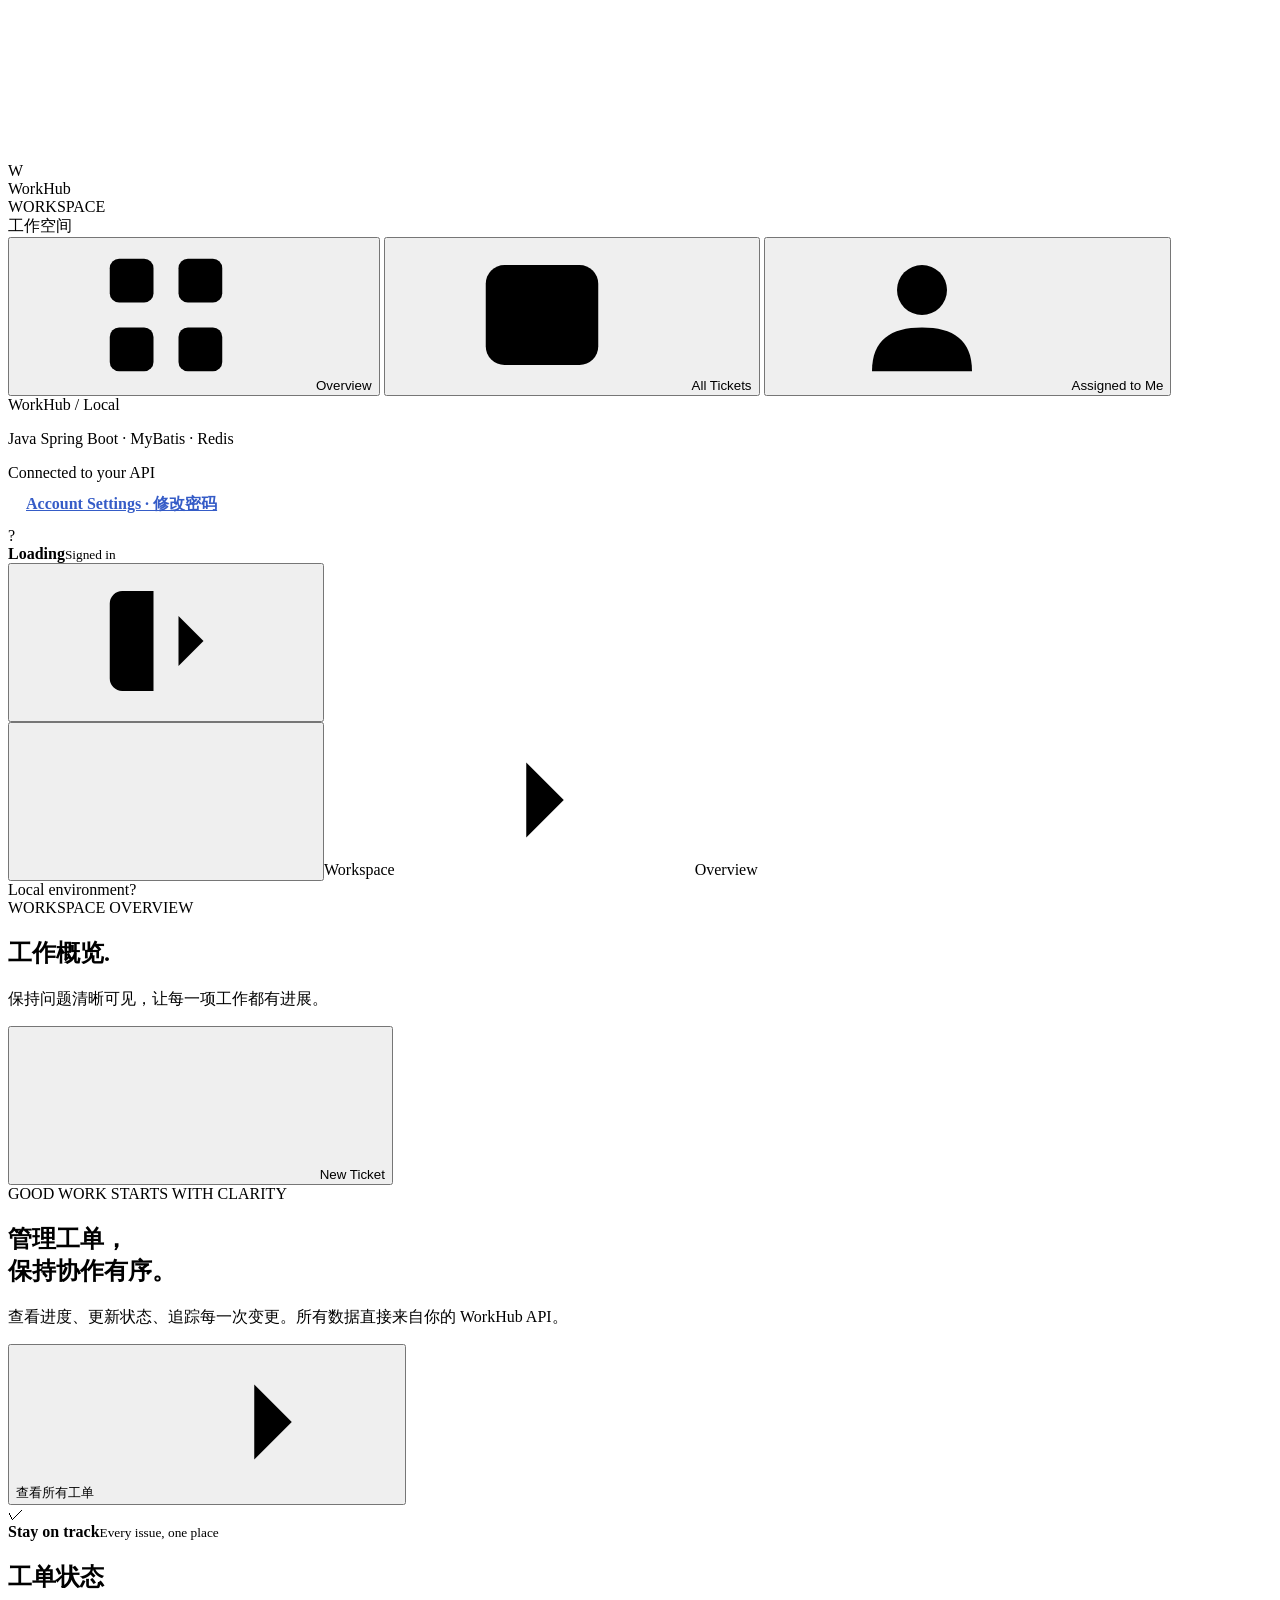
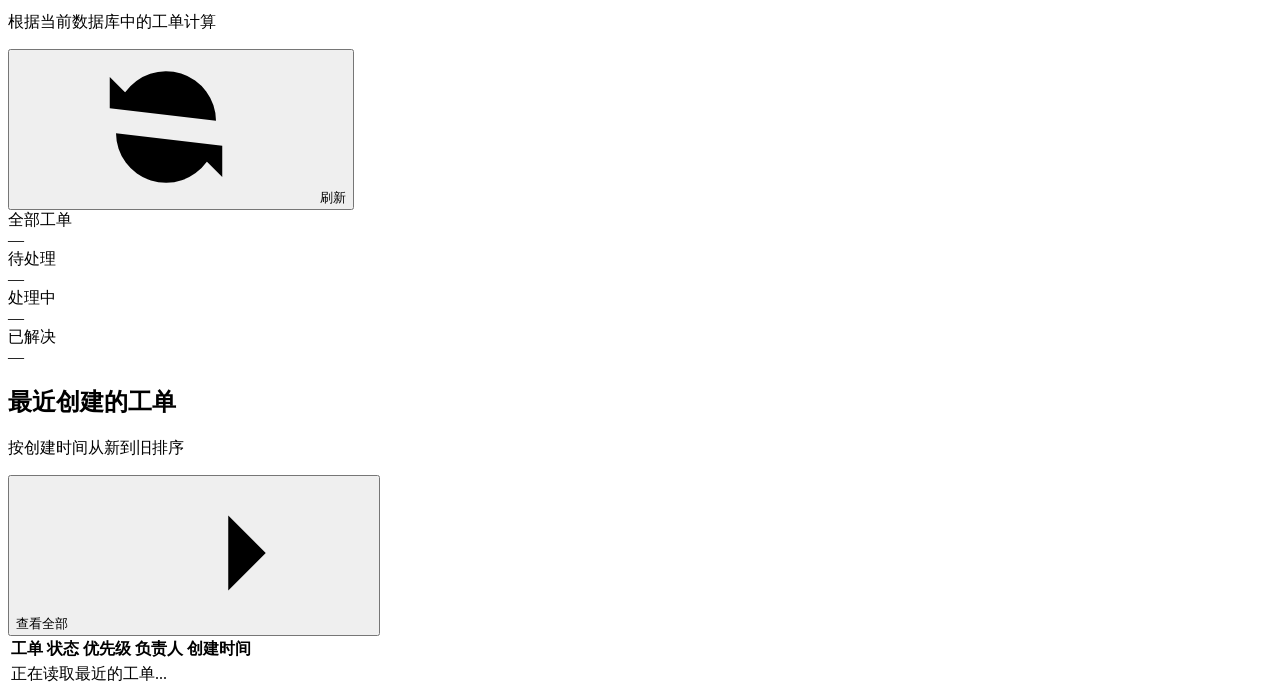
==== src/main/resources/static/index.html @ 47a3343f "complete front end" ====
<!DOCTYPE html>
<html lang="zh-CN">
<head>
  <meta charset="UTF-8">
  <meta name="viewport" content="width=device-width, initial-scale=1.0">
  <meta name="theme-color" content="#f7f8fc">
  <meta name="description" content="WorkHub Ticket Management">
  <title>WorkHub · Ticket Management</title>
  <link rel="icon" href="/favicon.svg" type="image/svg+xml">
  <link rel="stylesheet" href="/assets/styles.css">
  <script src="/assets/app.js" defer></script>
</head>
<body class="app-body">
<svg aria-hidden="true" class="icon-sprite" xmlns="http://www.w3.org/2000/svg">
  <symbol id="i-grid" viewBox="0 0 24 24"><rect x="3" y="3" width="7" height="7" rx="1.5"/><rect x="14" y="3" width="7" height="7" rx="1.5"/><rect x="3" y="14" width="7" height="7" rx="1.5"/><rect x="14" y="14" width="7" height="7" rx="1.5"/></symbol>
  <symbol id="i-list" viewBox="0 0 24 24"><rect x="3" y="4" width="18" height="16" rx="3"/><path d="M8 9h9M8 14h9M8 17h6"/></symbol>
  <symbol id="i-user" viewBox="0 0 24 24"><circle cx="12" cy="8" r="4"/><path d="M4 21c0-5 3-7 8-7s8 2 8 7"/></symbol>
  <symbol id="i-plus" viewBox="0 0 24 24"><path d="M12 5v14M5 12h14"/></symbol>
  <symbol id="i-chevron" viewBox="0 0 24 24"><path d="m9 6 6 6-6 6"/></symbol>
  <symbol id="i-close" viewBox="0 0 24 24"><path d="M5 5l14 14M19 5 5 19"/></symbol>
  <symbol id="i-out" viewBox="0 0 24 24"><path d="M10 4H5a2 2 0 0 0-2 2v12a2 2 0 0 0 2 2h5M14 8l4 4-4 4M8 12h10"/></symbol>
  <symbol id="i-refresh" viewBox="0 0 24 24"><path d="M20 11a8 8 0 0 0-14.5-4.6L3 9m0-5v5h5M4 13a8 8 0 0 0 14.5 4.6L21 15m0 5v-5h-5"/></symbol>
  <symbol id="i-calendar" viewBox="0 0 24 24"><rect x="3" y="5" width="18" height="16" rx="2"/><path d="M7 3v4M17 3v4M3 10h18"/></symbol>
  <symbol id="i-flag" viewBox="0 0 24 24"><path d="M5 22V4m0 1c5-4 8 3 14-1v11c-6 4-9-3-14 1"/></symbol>
  <symbol id="i-check" viewBox="0 0 24 24"><path d="m5 12 4 4L19 6"/></symbol>
  <symbol id="i-tray" viewBox="0 0 24 24"><path d="M4 4h16l2 10v6H2v-6L4 4zM2 14h6l2 3h4l2-3h6"/></symbol>
  <symbol id="i-filter" viewBox="0 0 24 24"><path d="M4 6h16M7 12h10M10 18h4"/></symbol>
  <symbol id="i-arrow" viewBox="0 0 24 24"><path d="M5 12h14m-6-6 6 6-6 6"/></symbol>
  <symbol id="i-edit" viewBox="0 0 24 24"><path d="M12 5H5a2 2 0 0 0-2 2v12a2 2 0 0 0 2 2h12a2 2 0 0 0 2-2v-7"/><path d="m15 4 5 5-9 9H6v-5z"/></symbol>
  <symbol id="i-trash" viewBox="0 0 24 24"><path d="M4 7h16M9 7V4h6v3M6 7l1 14h10l1-14M10 11v7M14 11v7"/></symbol>
  <symbol id="i-message" viewBox="0 0 24 24"><path d="M21 11a8 8 0 0 1-8 8H5l-3 3V11a9 9 0 1 1 19 0z"/></symbol>
  <symbol id="i-activity" viewBox="0 0 24 24"><path d="M3 12h4l3-7 4 14 3-7h4"/></symbol>
  <symbol id="i-menu" viewBox="0 0 24 24"><path d="M4 7h16M4 12h16M4 17h16"/></symbol>
  <symbol id="i-lock" viewBox="0 0 24 24"><rect x="5" y="10" width="14" height="11" rx="2"/><path d="M8 10V7a4 4 0 0 1 8 0v3"/></symbol>
</svg>
<div class="layout">
  <aside class="sidebar" id="sidebar">
    <div class="brand"><span class="brand-mark">W</span><div><div class="brand-name">WorkHub</div><div class="brand-meta">WORKSPACE</div></div></div>
    <div class="nav-label">工作空间</div>
    <nav class="side-nav" aria-label="主导航">
      <button class="nav-link is-active" data-view="overview" type="button"><svg class="icon"><use href="#i-grid"/></svg><span>Overview</span></button>
      <button class="nav-link" data-view="tickets" type="button"><svg class="icon"><use href="#i-list"/></svg><span>All Tickets</span></button>
      <button class="nav-link" data-view="mine" type="button"><svg class="icon"><use href="#i-user"/></svg><span>Assigned to Me</span></button>
    </nav>
    <div class="sidebar-spacer"></div>
    <div class="sidebar-note"><div class="note-title">WorkHub / Local</div><p>Java Spring Boot · MyBatis · Redis</p><div class="note-foot"><span class="online-dot"></span> Connected to your API</div></div>
    <a href="/account.html" style="display:block; padding:12px 18px; color:#355cc7; font-weight:600;">Account Settings · 修改密码</a>
    <div class="side-account"><span class="avatar" id="sideAvatar">?</span><div class="account-info"><strong id="sideUsername">Loading</strong><small>Signed in</small></div><button class="icon-btn sidebar-logout" id="logoutButton" aria-label="退出登录" title="退出登录"><svg class="icon"><use href="#i-out"/></svg></button></div>
  </aside>
  <div class="sidebar-backdrop" id="sidebarBackdrop" hidden></div>
  <main class="main" id="main">
    <header class="topbar">
      <div class="top-left"><button id="menuButton" class="icon-btn mobile-menu" aria-label="打开导航"><svg class="icon"><use href="#i-menu"/></svg></button><span class="breadcrumb">Workspace</span><svg class="icon breadcrumb-arrow"><use href="#i-chevron"/></svg><span id="breadcrumbCurrent">Overview</span></div>
      <div class="top-actions"><span class="top-hint"><span class="online-dot"></span> Local environment</span><span class="avatar avatar-top" id="topAvatar">?</span></div>
    </header>
    <div class="content">
      <section id="overviewView" class="page-view">
        <div class="welcome-head"><div><div class="eyebrow">WORKSPACE OVERVIEW</div><h1>工作概览<span class="welcome-dot">.</span></h1><p>保持问题清晰可见，让每一项工作都有进展。</p></div><button class="btn btn-primary" id="newTicketTop"><svg class="icon"><use href="#i-plus"/></svg> New Ticket</button></div>
        <div class="hero-card"><div><div class="hero-eyebrow">GOOD WORK STARTS WITH CLARITY</div><h2>管理工单，<br>保持协作有序。</h2><p>查看进度、更新状态、追踪每一次变更。所有数据直接来自你的 WorkHub API。</p><button id="heroBrowse" type="button" class="hero-action">查看所有工单 <svg class="icon"><use href="#i-arrow"/></svg></button></div><div class="hero-art" aria-hidden="true"><div class="shape shape-one"></div><div class="shape shape-two"></div><div class="shape shape-three"></div><div class="hero-float"><span class="mini-check">✓</span><div><strong>Stay on track</strong><small>Every issue, one place</small></div></div></div></div>
        <div class="section-row"><div><h2>工单状态</h2><p>根据当前数据库中的工单计算</p></div><button class="text-action" id="refreshOverview" type="button"><svg class="icon"><use href="#i-refresh"/></svg> 刷新</button></div>
        <div class="stats-grid" id="statsGrid"><div class="stat-card"><div class="stat-label">全部工单</div><div class="stat-number skeleton-text">—</div></div><div class="stat-card"><div class="stat-label">待处理</div><div class="stat-number skeleton-text">—</div></div><div class="stat-card"><div class="stat-label">处理中</div><div class="stat-number skeleton-text">—</div></div><div class="stat-card"><div class="stat-label">已解决</div><div class="stat-number skeleton-text">—</div></div></div>
        <div class="section-row recent-head"><div><h2>最近创建的工单</h2><p>按创建时间从新到旧排序</p></div><button class="text-action" id="seeAll" type="button">查看全部 <svg class="icon"><use href="#i-arrow"/></svg></button></div>
        <div class="panel"><div class="table-scroll"><table class="ticket-table"><thead><tr><th>工单</th><th>状态</th><th>优先级</th><th>负责人</th><th>创建时间</th><th class="end-cell"></th></tr></thead><tbody id="recentTicketRows"><tr><td colspan="6" class="table-loading">正在读取最近的工单...</td></tr></tbody></table></div></div>
      </section>
      <section id="ticketsView" class="page-view" hidden>
        <div class="page-heading"><div><div class="eyebrow" id="ticketsEyebrow">TICKET MANAGEMENT</div><h1 id="ticketsHeading">All Tickets<span class="welcome-dot">.</span></h1><p id="ticketsDescription">筛选、排序并管理 WorkHub 中的所有工单。</p></div><button class="btn btn-primary" id="newTicketList"><svg class="icon"><use href="#i-plus"/></svg> New Ticket</button></div>
        <div class="panel tickets-panel">
          <div class="filters-title"><div><h2>工单列表 <span class="count-chip" id="filterTotal">—</span></h2><p>使用筛选条件快速定位问题</p></div><button id="resetFilters" class="btn btn-quiet" type="button"><svg class="icon"><use href="#i-refresh"/></svg> 重置</button></div>
          <form id="filterForm" class="filter-grid">
            <label class="field">Status<select id="filterStatus"><option value="">All statuses</option><option value="OPEN">Open</option><option value="IN_PROGRESS">In Progress</option><option value="RESOLVED">Resolved</option><option value="CLOSED">Closed</option></select></label>
            <label class="field">Priority<select id="filterPriority"><option value="">All priorities</option><option value="LOW">Low</option><option value="MEDIUM">Medium</option><option value="HIGH">High</option><option value="URGENT">Urgent</option></select></label>
            <label class="field" id="filterAssigneeWrap">Assignee ID<input type="number" id="filterAssignee" min="1" step="1" placeholder="All assignees"></label>
            <label class="field">Sort by<select id="filterSort"><option value="createdAt:desc">Newest first</option><option value="createdAt:asc">Oldest first</option><option value="id:desc">ID: high to low</option><option value="id:asc">ID: low to high</option></select></label>
            <label class="field field-size">Page size<select id="filterSize"><option value="10">10 / page</option><option value="20">20 / page</option><option value="50">50 / page</option></select></label>
            <button class="btn btn-secondary filter-apply" type="submit"><svg class="icon"><use href="#i-filter"/></svg> 应用筛选</button>
          </form>
          <div class="table-scroll"><table class="ticket-table"><thead><tr><th>工单</th><th>状态</th><th>优先级</th><th>负责人</th><th>创建时间</th><th class="end-cell"></th></tr></thead><tbody id="ticketRows"><tr><td colspan="6" class="table-loading">正在读取工单...</td></tr></tbody></table></div>
          <div class="pagination"><span id="paginationSummary">—</span><div class="pagination-controls"><button class="btn btn-outline btn-sm" id="prevPage" type="button">上一页</button><span class="page-marker" id="pageMarker">1 / 1</span><button class="btn btn-outline btn-sm" id="nextPage" type="button">下一页</button></div></div>
        </div>
      </section>
    </div>
  </main>
</div>
<div class="drawer-layer" id="drawerLayer" hidden><div class="drawer-scrim" id="drawerScrim"></div><section class="drawer" role="dialog" aria-modal="true" aria-labelledby="drawerTitle"><div class="drawer-head"><div><div class="eyebrow">TICKET DETAILS</div><h2 id="drawerTitle">Ticket</h2></div><button class="icon-btn" id="closeDrawer" aria-label="关闭详情"><svg class="icon"><use href="#i-close"/></svg></button></div><div class="drawer-scroll" id="drawerContent"><div class="drawer-loading">正在加载...</div></div></section></div>
<div class="modal-layer" id="createLayer" hidden><div class="modal-scrim" id="createScrim"></div><section class="modal" role="dialog" aria-modal="true" aria-labelledby="createTitle"><div class="modal-head"><div><div class="eyebrow">NEW ISSUE</div><h2 id="createTitle">创建工单</h2><p>工单将由当前登录用户创建。</p></div><button id="closeCreate" class="icon-btn" aria-label="关闭创建窗口"><svg class="icon"><use href="#i-close"/></svg></button></div><form id="createForm" class="modal-body"><label class="field">Title <span class="required">*</span><input name="title" required maxlength="150" placeholder="例如：Database connection failed"></label><label class="field">Description <span class="required">*</span><textarea name="description" required rows="4" placeholder="描述问题、复现步骤或预期结果"></textarea></label><div class="form-row"><label class="field">Category <span class="required">*</span><select name="category" required><option value="" selected disabled>请选择分类</option><option value="BACKEND">Backend（后端）</option><option value="DATABASE">Database（数据库）</option><option value="FRONTEND">Frontend（前端）</option><option value="OTHER">Other（其他）</option></select></label><label class="field">Assignee ID <span class="muted">(optional)</span><input name="assignedTo" type="number" min="1" step="1" placeholder="留空表示未分配"></label></div><div class="modal-footer"><button id="cancelCreate" class="btn btn-quiet" type="button">取消</button><button id="submitCreate" class="btn btn-primary" type="submit"><svg class="icon"><use href="#i-plus"/></svg> 创建工单</button></div></form></section></div>
<div id="toastStack" class="toast-stack" aria-live="polite"></div>
</body>
</html>
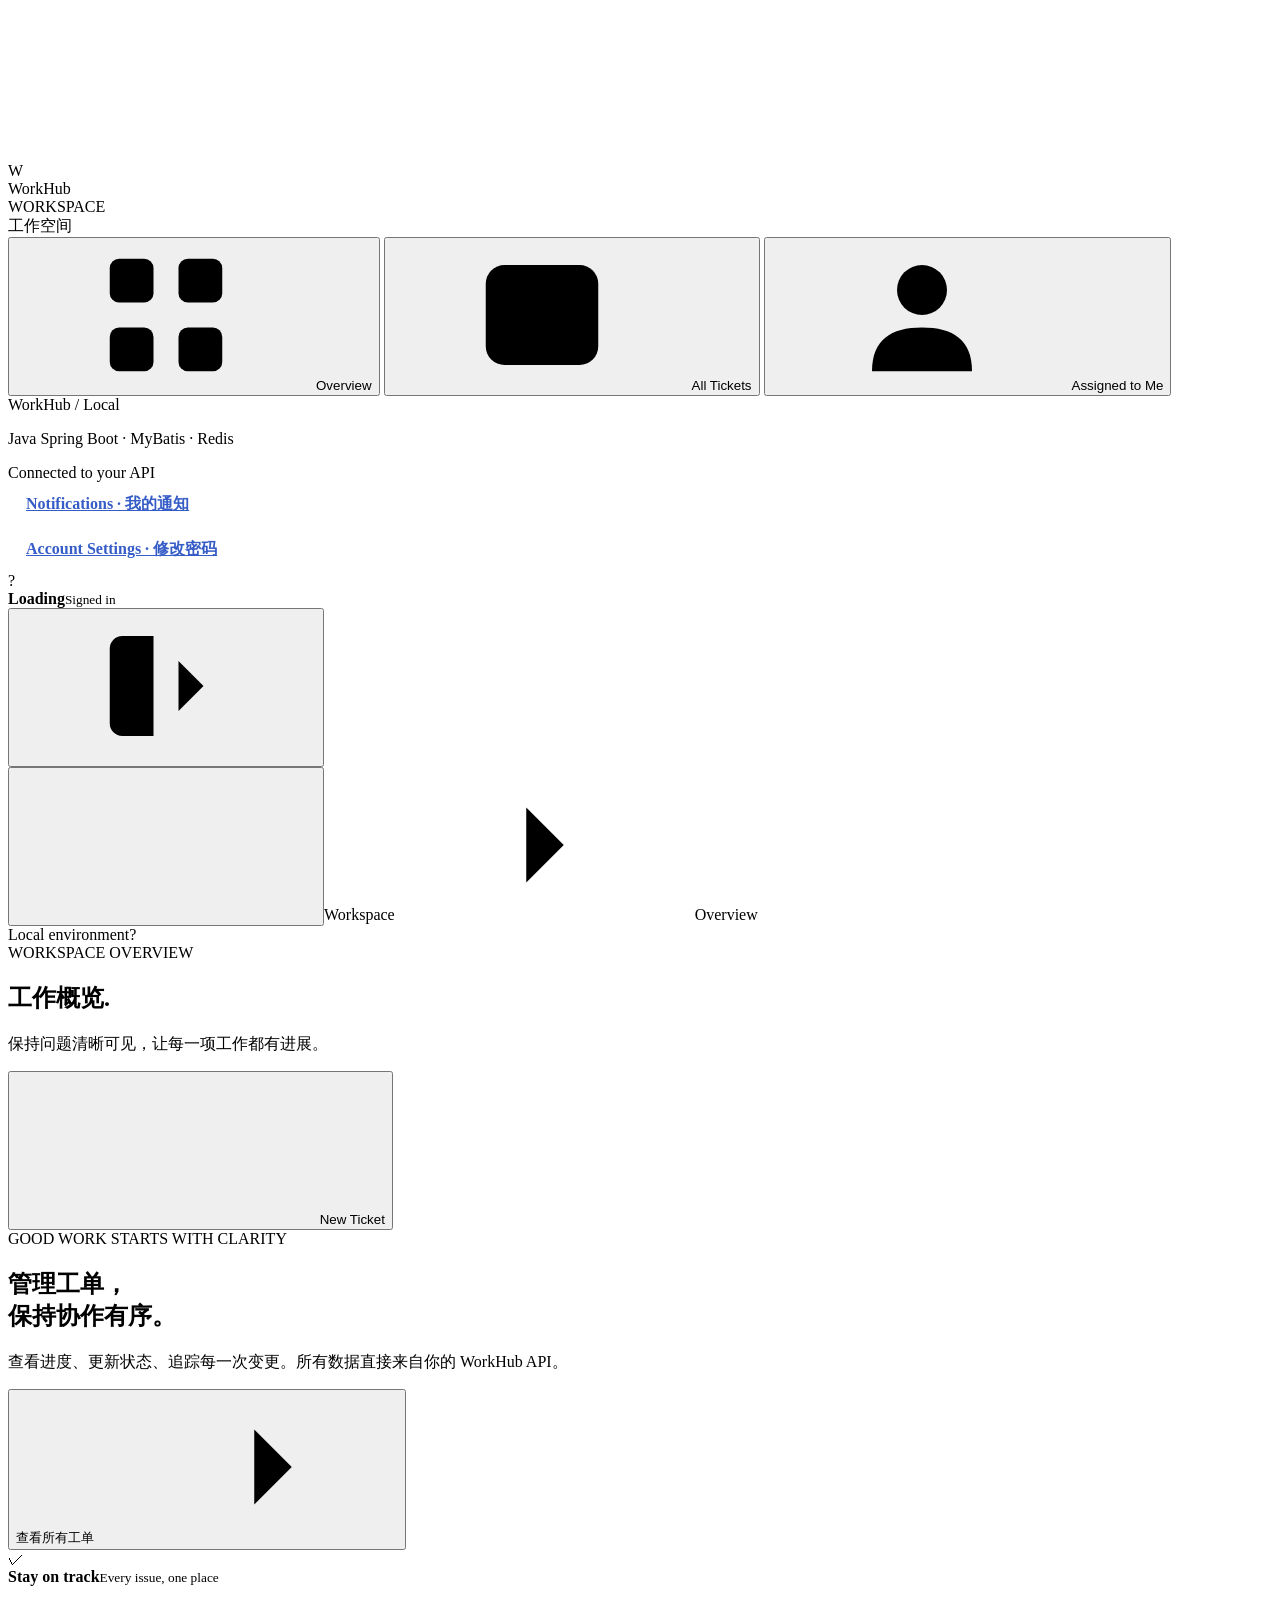
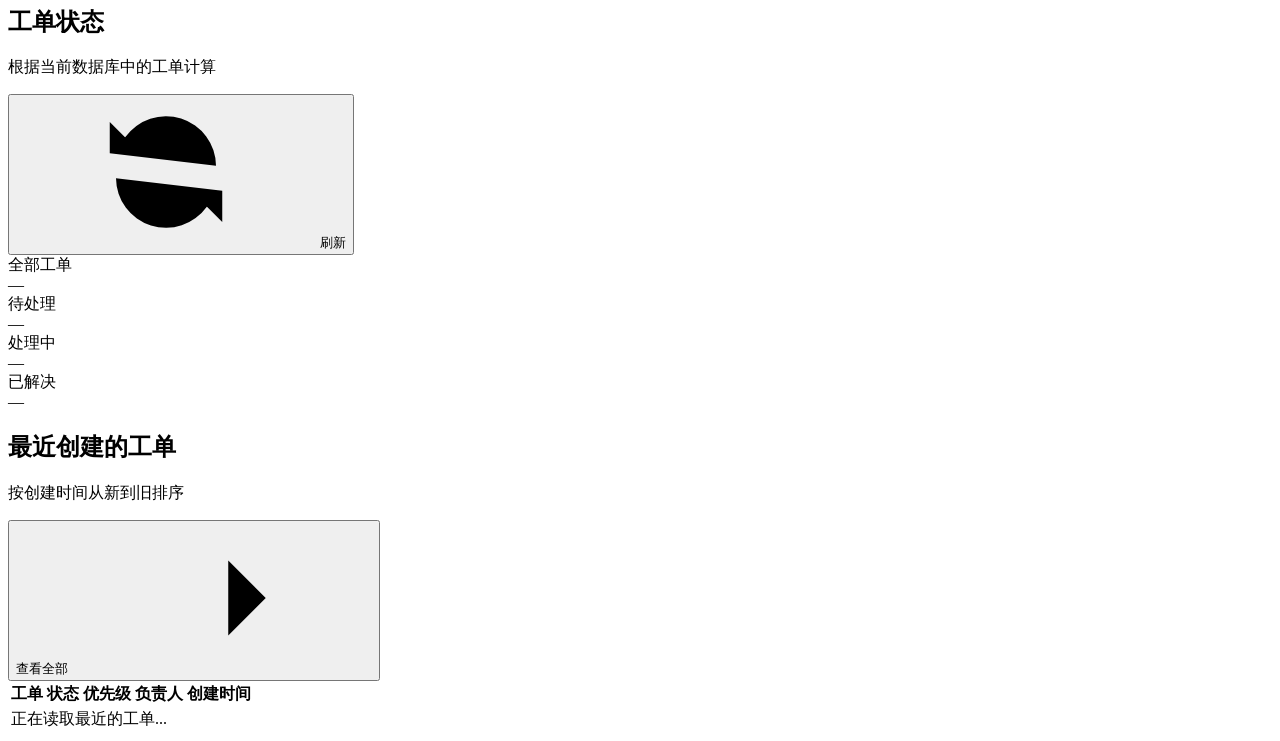
==== commit 9090590c: "feat: implement WorkHub V2 backend enhancements" ====
--- a/src/main/resources/static/index.html
+++ b/src/main/resources/static/index.html
@@ -44,6 +44,7 @@
     </nav>
     <div class="sidebar-spacer"></div>
     <div class="sidebar-note"><div class="note-title">WorkHub / Local</div><p>Java Spring Boot · MyBatis · Redis</p><div class="note-foot"><span class="online-dot"></span> Connected to your API</div></div>
+    <a href="/notifications.html" style="display:block; padding:12px 18px; color:#355cc7; font-weight:600;">Notifications · 我的通知</a>
     <a href="/account.html" style="display:block; padding:12px 18px; color:#355cc7; font-weight:600;">Account Settings · 修改密码</a>
     <div class="side-account"><span class="avatar" id="sideAvatar">?</span><div class="account-info"><strong id="sideUsername">Loading</strong><small>Signed in</small></div><button class="icon-btn sidebar-logout" id="logoutButton" aria-label="退出登录" title="退出登录"><svg class="icon"><use href="#i-out"/></svg></button></div>
   </aside>
@@ -82,7 +83,7 @@
   </main>
 </div>
 <div class="drawer-layer" id="drawerLayer" hidden><div class="drawer-scrim" id="drawerScrim"></div><section class="drawer" role="dialog" aria-modal="true" aria-labelledby="drawerTitle"><div class="drawer-head"><div><div class="eyebrow">TICKET DETAILS</div><h2 id="drawerTitle">Ticket</h2></div><button class="icon-btn" id="closeDrawer" aria-label="关闭详情"><svg class="icon"><use href="#i-close"/></svg></button></div><div class="drawer-scroll" id="drawerContent"><div class="drawer-loading">正在加载...</div></div></section></div>
-<div class="modal-layer" id="createLayer" hidden><div class="modal-scrim" id="createScrim"></div><section class="modal" role="dialog" aria-modal="true" aria-labelledby="createTitle"><div class="modal-head"><div><div class="eyebrow">NEW ISSUE</div><h2 id="createTitle">创建工单</h2><p>工单将由当前登录用户创建。</p></div><button id="closeCreate" class="icon-btn" aria-label="关闭创建窗口"><svg class="icon"><use href="#i-close"/></svg></button></div><form id="createForm" class="modal-body"><label class="field">Title <span class="required">*</span><input name="title" required maxlength="150" placeholder="例如：Database connection failed"></label><label class="field">Description <span class="required">*</span><textarea name="description" required rows="4" placeholder="描述问题、复现步骤或预期结果"></textarea></label><div class="form-row"><label class="field">Category <span class="required">*</span><select name="category" required><option value="" selected disabled>请选择分类</option><option value="BACKEND">Backend（后端）</option><option value="DATABASE">Database（数据库）</option><option value="FRONTEND">Frontend（前端）</option><option value="OTHER">Other（其他）</option></select></label><label class="field">Assignee ID <span class="muted">(optional)</span><input name="assignedTo" type="number" min="1" step="1" placeholder="留空表示未分配"></label></div><div class="modal-footer"><button id="cancelCreate" class="btn btn-quiet" type="button">取消</button><button id="submitCreate" class="btn btn-primary" type="submit"><svg class="icon"><use href="#i-plus"/></svg> 创建工单</button></div></form></section></div>
+<div class="modal-layer" id="createLayer" hidden><div class="modal-scrim" id="createScrim"></div><section class="modal" role="dialog" aria-modal="true" aria-labelledby="createTitle"><div class="modal-head"><div><div class="eyebrow">NEW ISSUE</div><h2 id="createTitle">创建工单</h2><p>工单将由当前登录用户创建。</p></div><button id="closeCreate" class="icon-btn" aria-label="关闭创建窗口"><svg class="icon"><use href="#i-close"/></svg></button></div><form id="createForm" class="modal-body"><label class="field">Title <span class="required">*</span><input name="title" required maxlength="150" placeholder="例如：Database connection failed"></label><label class="field">Description <span class="required">*</span><textarea name="description" required rows="4" placeholder="描述问题、复现步骤或预期结果"></textarea></label><div class="form-row"><label class="field">Category <span class="required">*</span><select name="category" required><option value="" selected disabled>请选择分类</option><option value="BACKEND">Backend（后端）</option><option value="DATABASE">Database（数据库）</option><option value="FRONTEND">Frontend（前端）</option><option value="OTHER">Other（其他）</option></select></label><label class="field" id="createAssigneeWrap">Assignee ID <span class="muted">(optional)</span><input name="assignedTo" type="number" min="1" step="1" placeholder="留空表示未分配"></label></div><div class="modal-footer"><button id="cancelCreate" class="btn btn-quiet" type="button">取消</button><button id="submitCreate" class="btn btn-primary" type="submit"><svg class="icon"><use href="#i-plus"/></svg> 创建工单</button></div></form></section></div>
 <div id="toastStack" class="toast-stack" aria-live="polite"></div>
 </body>
 </html>
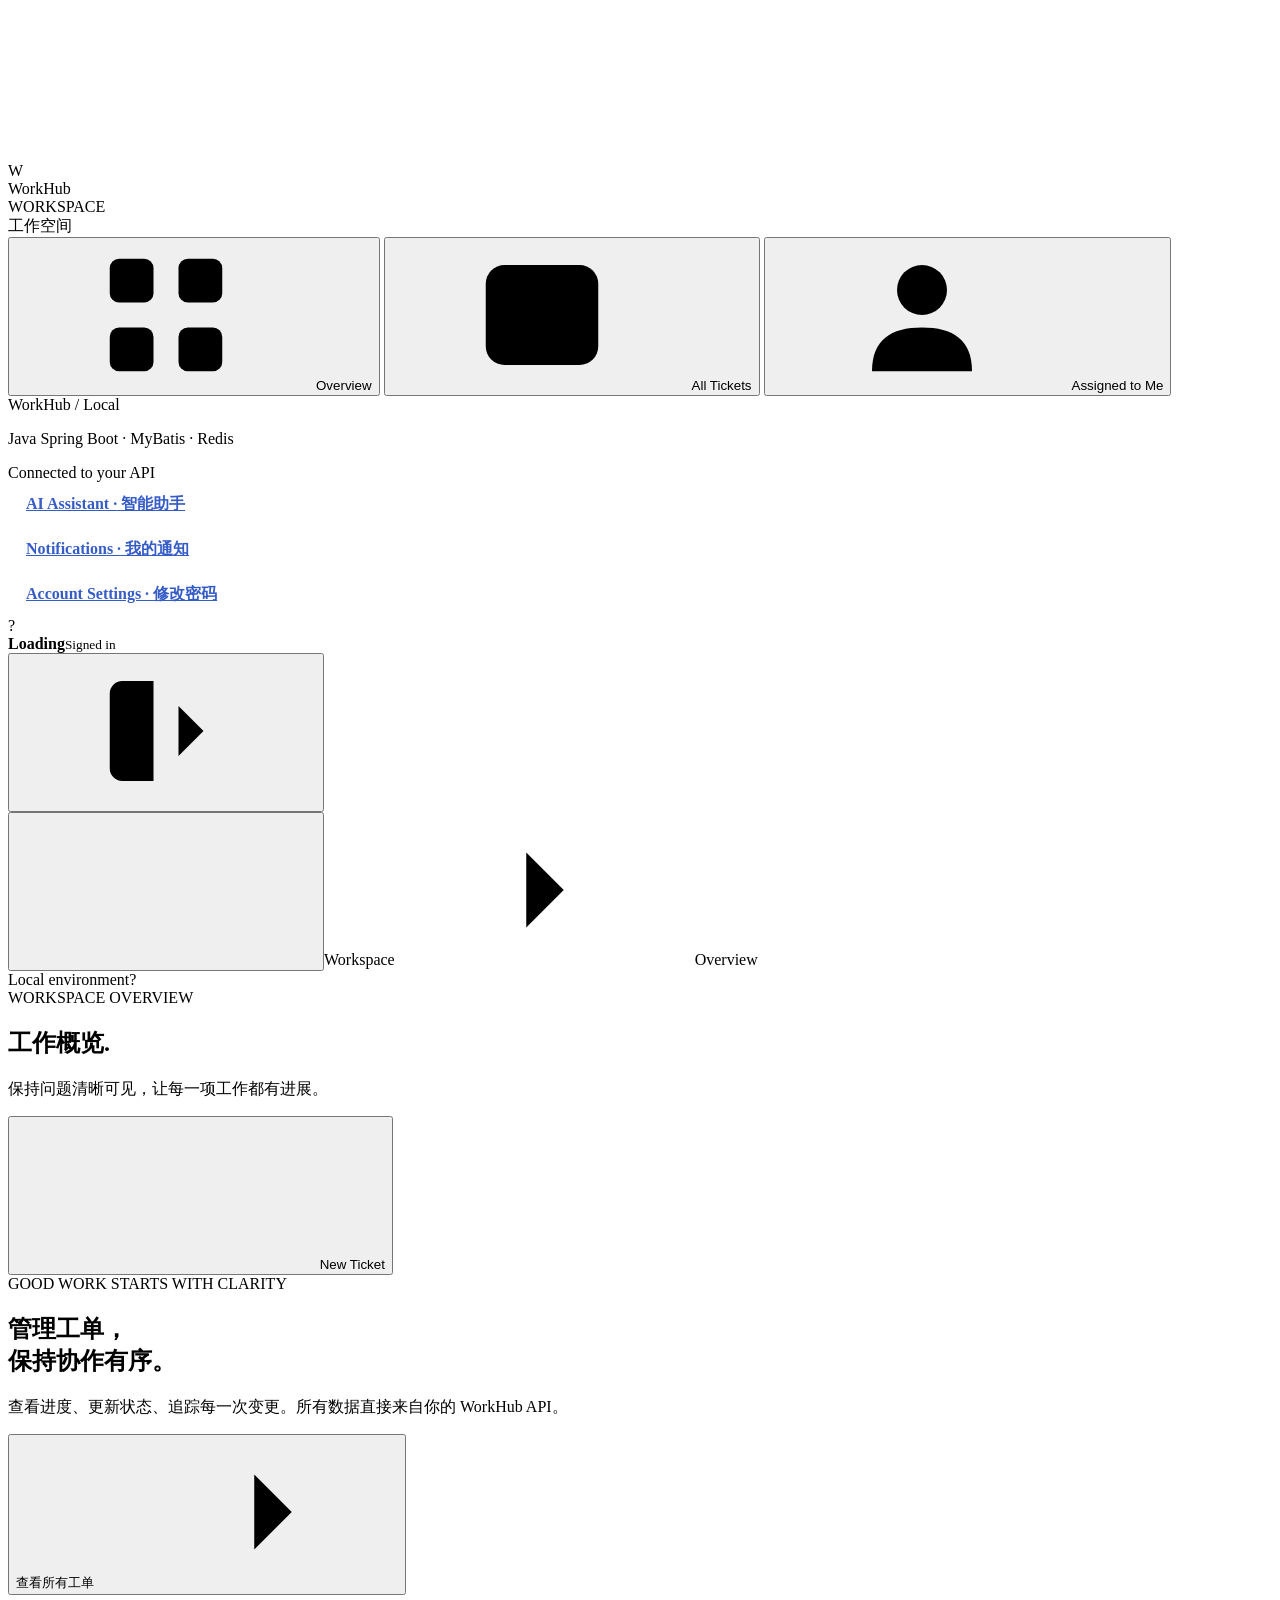
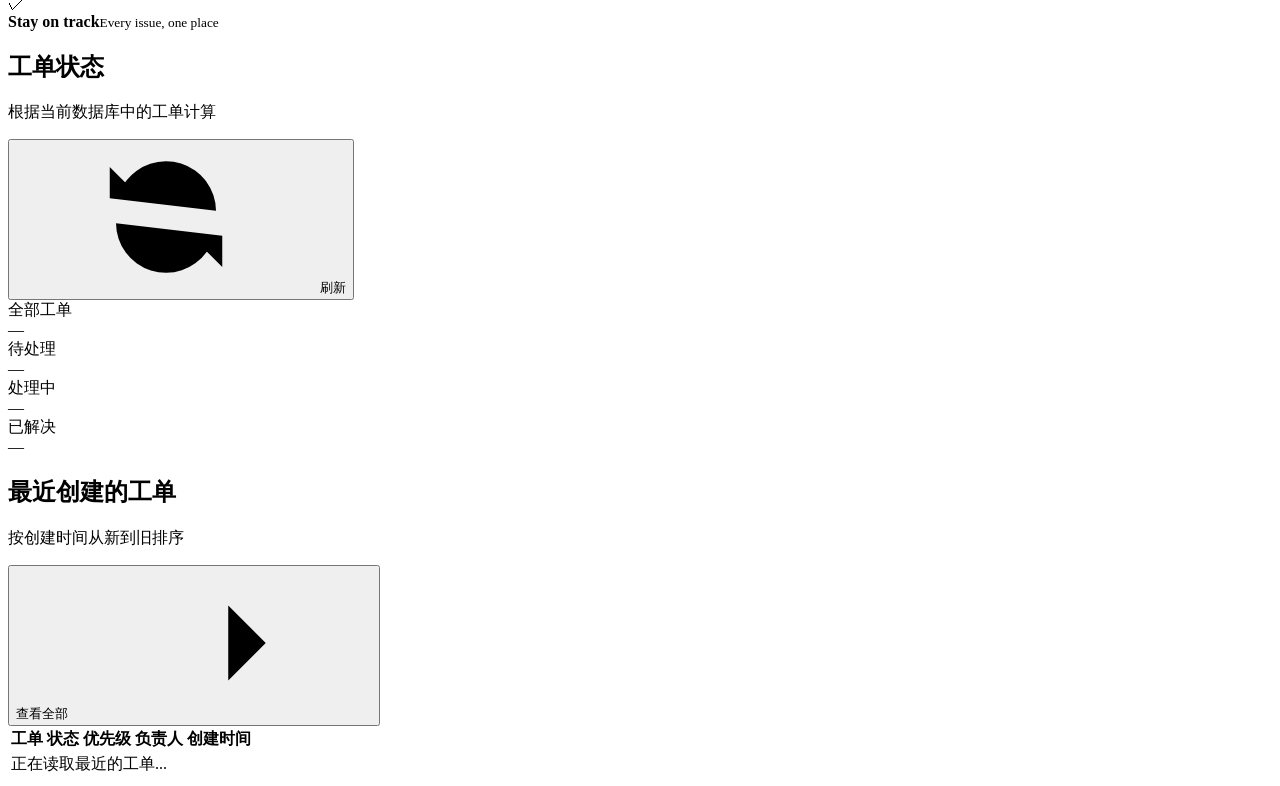
==== commit 88547dc9: "add ai assistant" ====
--- a/src/main/resources/static/index.html
+++ b/src/main/resources/static/index.html
@@ -44,6 +44,7 @@
     </nav>
     <div class="sidebar-spacer"></div>
     <div class="sidebar-note"><div class="note-title">WorkHub / Local</div><p>Java Spring Boot · MyBatis · Redis</p><div class="note-foot"><span class="online-dot"></span> Connected to your API</div></div>
+    <a href="/ai.html" style="display:block; padding:12px 18px; color:#355cc7; font-weight:600;">AI Assistant · 智能助手</a>
     <a href="/notifications.html" style="display:block; padding:12px 18px; color:#355cc7; font-weight:600;">Notifications · 我的通知</a>
     <a href="/account.html" style="display:block; padding:12px 18px; color:#355cc7; font-weight:600;">Account Settings · 修改密码</a>
     <div class="side-account"><span class="avatar" id="sideAvatar">?</span><div class="account-info"><strong id="sideUsername">Loading</strong><small>Signed in</small></div><button class="icon-btn sidebar-logout" id="logoutButton" aria-label="退出登录" title="退出登录"><svg class="icon"><use href="#i-out"/></svg></button></div>
